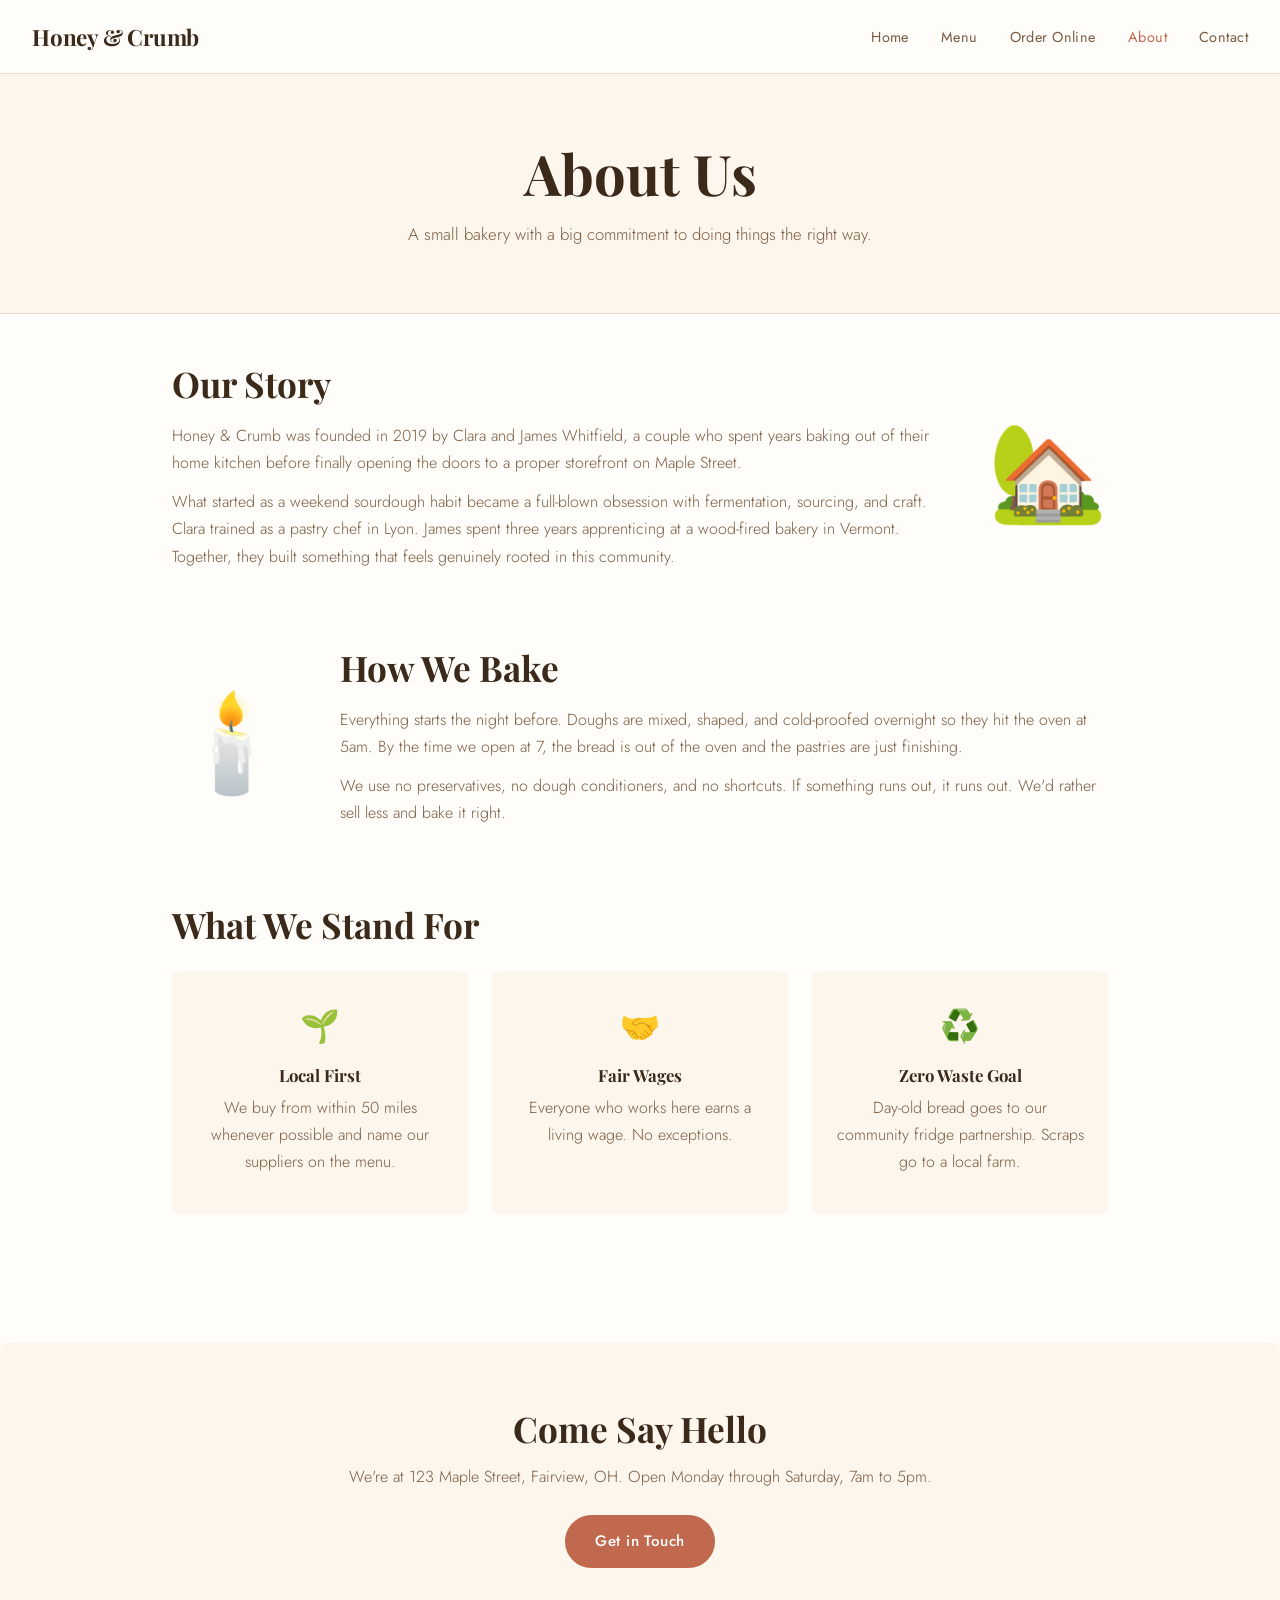
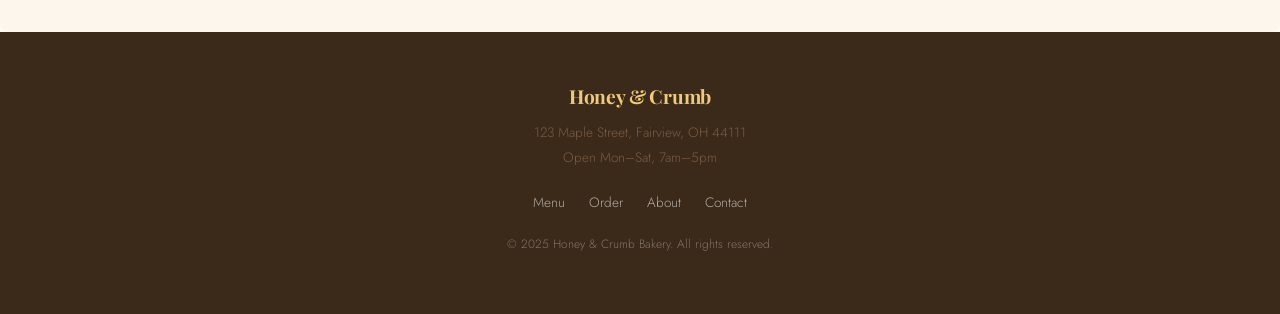
==== about.html @ f25d5ca1 "Adding files for defects" ====
<!DOCTYPE html>
<html lang="en">
<head>
  <meta charset="UTF-8" />
  <meta name="viewport" content="width=device-width, initial-scale=1.0" />
  <title>About | Honey & Crumb Bakery</title>
  <link rel="stylesheet" href="css/style.css" />
  <link href="https://fonts.googleapis.com/css2?family=Playfair+Display:ital,wght@0,400;0,700;1,400&family=Jost:wght@300;400;500&display=swap" rel="stylesheet" />
</head>
<body>

  <header>
    <nav class="navbar">
      <a href="index.html" class="logo">Honey &amp; Crumb</a>
      <ul class="nav-links">
        <li><a href="index.html">Home</a></li>
        <li><a href="menu.html">Menu</a></li>
        <li><a href="order.html">Order Online</a></li>
        <li><a href="about.html" class="active">About</a></li>
        <li><a href="contact.html">Contact</a></li>
      </ul>
      <button class="hamburger" aria-label="Toggle menu">&#9776;</button>
    </nav>
  </header>

  <main>
    <section class="page-hero">
      <h1>About Us</h1>
      <p>A small bakery with a big commitment to doing things the right way.</p>
    </section>

    <section class="about-section">
      <div class="about-block">
        <div class="about-text">
          <h2>Our Story</h2>
          <p>Honey &amp; Crumb was founded in 2019 by Clara and James Whitfield, a couple who spent years baking out of their home kitchen before finally opening the doors to a proper storefront on Maple Street.</p>
          <p>What started as a weekend sourdough habit became a full-blown obsession with fermentation, sourcing, and craft. Clara trained as a pastry chef in Lyon. James spent three years apprenticing at a wood-fired bakery in Vermont. Together, they built something that feels genuinely rooted in this community.</p>
        </div>
        <div class="about-img-placeholder">🏡</div>
      </div>

      <div class="about-block reverse">
        <div class="about-text">
          <h2>How We Bake</h2>
          <p>Everything starts the night before. Doughs are mixed, shaped, and cold-proofed overnight so they hit the oven at 5am. By the time we open at 7, the bread is out of the oven and the pastries are just finishing.</p>
          <p>We use no preservatives, no dough conditioners, and no shortcuts. If something runs out, it runs out. We'd rather sell less and bake it right.</p>
        </div>
        <div class="about-img-placeholder">🕯️</div>
      </div>

      <div class="about-values">
        <h2>What We Stand For</h2>
        <div class="values-grid">
          <div class="value-card">
            <span>🌱</span>
            <h4>Local First</h4>
            <p>We buy from within 50 miles whenever possible and name our suppliers on the menu.</p>
          </div>
          <div class="value-card">
            <span>🤝</span>
            <h4>Fair Wages</h4>
            <p>Everyone who works here earns a living wage. No exceptions.</p>
          </div>
          <div class="value-card">
            <span>♻️</span>
            <h4>Zero Waste Goal</h4>
            <p>Day-old bread goes to our community fridge partnership. Scraps go to a local farm.</p>
          </div>
        </div>
      </div>
    </section>

    <section class="about-cta">
      <h2>Come Say Hello</h2>
      <p>We're at 123 Maple Street, Fairview, OH. Open Monday through Saturday, 7am to 5pm.</p>
      <a href="contact.html" class="btn btn-primary">Get in Touch</a>
    </section>
  </main>

  <footer>
    <div class="footer-inner">
      <div class="footer-brand">
        <span class="logo">Honey &amp; Crumb</span>
        <p>123 Maple Street, Fairview, OH 44111</p>
        <p>Open Mon–Sat, 7am–5pm</p>
      </div>
      <div class="footer-links">
        <a href="menu.html">Menu</a>
        <a href="order.html">Order</a>
        <a href="about.html">About</a>
        <a href="contact.html">Contact</a>
      </div>
      <p class="footer-copy">&copy; 2025 Honey &amp; Crumb Bakery. All rights reserved.</p>
    </div>
  </footer>

  <script src="js/main.js"></script>
</body>
</html>
---- css/style.css ----
/* =============================================
   HONEY & CRUMB BAKERY — MAIN STYLESHEET
   ============================================= */

:root {
  --cream: #fdf6ec;
  --warm-white: #fffdf9;
  --terracotta: #c1694f;
  --terracotta-dark: #a0553d;
  --honey: #d4913a;
  --honey-light: #f0c97a;
  --bark: #3b2a1a;
  --bark-mid: #6b4c30;
  --mist: #e8ddd0;
  --text: #2e1f0f;
  --text-light: #7a5c42;
  --font-display: 'Playfair Display', Georgia, serif;
  --font-body: 'Jost', sans-serif;
  --radius: 8px;
  --shadow: 0 4px 20px rgba(60,30,10,0.1);
  --transition: 0.2s ease;
}

*, *::before, *::after { box-sizing: border-box; margin: 0; padding: 0; }

html { scroll-behavior: smooth; }

body {
  background: var(--warm-white);
  color: var(--text);
  font-family: var(--font-body);
  font-weight: 300;
  line-height: 1.7;
}

/* ---- TYPOGRAPHY ---- */
h1, h2, h3, h4 {
  font-family: var(--font-display);
  line-height: 1.25;
  color: var(--bark);
}
h1 { font-size: clamp(2rem, 5vw, 3.5rem); }
h2 { font-size: clamp(1.5rem, 3vw, 2.2rem); }
h3 { font-size: 1.3rem; }
h4 { font-size: 1.05rem; }

p { color: var(--text-light); margin-bottom: 0.75rem; }
a { color: var(--terracotta); text-decoration: none; }
a:hover { color: var(--terracotta-dark); }

/* ---- BUTTONS ---- */
.btn {
  display: inline-block;
  padding: 0.75rem 1.75rem;
  border-radius: 40px;
  font-family: var(--font-body);
  font-size: 0.95rem;
  font-weight: 500;
  letter-spacing: 0.03em;
  cursor: pointer;
  border: 2px solid transparent;
  transition: all var(--transition);
  text-decoration: none;
}
.btn-primary {
  background: var(--terracotta);
  color: white;
  border-color: var(--terracotta);
}
.btn-primary:hover {
  background: var(--terracotta-dark);
  border-color: var(--terracotta-dark);
  color: white;
}
.btn-outline {
  background: transparent;
  color: var(--terracotta);
  border-color: var(--terracotta);
}
.btn-outline:hover {
  background: var(--terracotta);
  color: white;
}

/* ---- NAVBAR ---- */
.navbar {
  display: flex;
  align-items: center;
  justify-content: space-between;
  padding: 1.1rem 2rem;
  background: var(--warm-white);
  border-bottom: 1px solid var(--mist);
  position: sticky;
  top: 0;
  z-index: 100;
  overflow: hidden;
}
.logo {
  font-family: var(--font-display);
  font-size: 1.4rem;
  color: var(--bark);
  font-weight: 700;
  letter-spacing: -0.01em;
}
.logo:hover { color: var(--terracotta); }

.nav-links {
  display: flex;
  list-style: none;
  gap: 2rem;
}
.nav-links a {
  color: var(--text-light);
  font-size: 0.9rem;
  font-weight: 400;
  letter-spacing: 0.03em;
  transition: color var(--transition);
}
.nav-links a:hover,
.nav-links a.active {
  color: var(--terracotta);
}
.hamburger {
  display: none;
  background: none;
  border: none;
  font-size: 1.4rem;
  cursor: pointer;
  color: var(--bark);
}

/* ---- HERO ---- */
.hero {
  display: grid;
  grid-template-columns: 1fr 1fr;
  align-items: center;
  gap: 3rem;
  padding: 5rem 2rem;
  max-width: 1100px;
  margin: 0 auto;
}
.hero-eyebrow {
  font-size: 0.8rem;
  letter-spacing: 0.15em;
  text-transform: uppercase;
  color: var(--honey);
  font-weight: 500;
  margin-bottom: 0.5rem;
}
.hero h1 { margin-bottom: 1rem; }
.hero-sub { font-size: 1.05rem; margin-bottom: 2rem; }
.hero-buttons { display: flex; gap: 1rem; flex-wrap: wrap; }
.hero-image {
  display: flex;
  justify-content: center;
  align-items: center;
}
.hero-img-placeholder {
  font-size: 10rem;
  line-height: 1;
  filter: drop-shadow(0 8px 24px rgba(0,0,0,0.12));
  animation: float 4s ease-in-out infinite;
}
@keyframes float {
  0%, 100% { transform: translateY(0); }
  50% { transform: translateY(-12px); }
}

/* ---- FEATURES ---- */
.features {
  display: grid;
  grid-template-columns: repeat(3, 1fr);
  gap: 1.5rem;
  padding: 3rem 2rem;
  max-width: 1100px;
  margin: 0 auto;
  background: var(--cream);
  border-radius: var(--radius);
}
.feature-card {
  text-align: center;
  padding: 2rem 1.5rem;
}
.feature-icon { font-size: 2.5rem; display: block; margin-bottom: 0.75rem; }
.feature-card h3 { margin-bottom: 0.5rem; }

/* ---- FEATURED ITEMS ---- */
.featured-items {
  padding: 5rem 2rem;
  max-width: 1100px;
  margin: 0 auto;
  text-align: center;
}
.featured-items h2 { margin-bottom: 2.5rem; }
.items-grid {
  display: grid;
  grid-template-columns: repeat(3, 1fr);
  gap: 1.5rem;
}
.item-card {
  background: var(--cream);
  border-radius: var(--radius);
  padding: 2rem 1.5rem;
  text-align: center;
  transition: transform var(--transition), box-shadow var(--transition);
}
.item-card:hover {
  transform: translateY(-4px);
  box-shadow: var(--shadow);
}
.item-emoji { font-size: 3rem; margin-bottom: 0.75rem; }
.item-card h4 { margin-bottom: 0.5rem; }
.item-link {
  display: inline-block;
  margin-top: 0.75rem;
  font-size: 0.85rem;
  font-weight: 500;
  color: var(--terracotta);
}

/* ---- CTA BANNER ---- */
.cta-banner {
  background: var(--bark);
  color: white;
  text-align: center;
  padding: 5rem 2rem;
}
.cta-banner h2 { color: var(--honey-light); margin-bottom: 0.75rem; }
.cta-banner p { color: rgba(255,255,255,0.75); margin-bottom: 1.5rem; }

/* ---- PAGE HERO ---- */
.page-hero {
  background: var(--cream);
  padding: 4rem 2rem;
  text-align: center;
  border-bottom: 1px solid var(--mist);
}
.page-hero h1 { margin-bottom: 0.75rem; }
.page-hero p { font-size: 1.05rem; max-width: 600px; margin: 0 auto; }

/* ---- MENU ---- */
.menu-section {
  max-width: 900px;
  margin: 0 auto;
  padding: 3.5rem 2rem 0;
}
.menu-section h2 {
  margin-bottom: 1.5rem;
  padding-bottom: 0.75rem;
  border-bottom: 2px solid var(--mist);
}
.menu-grid { display: flex; flex-direction: column; gap: 1rem; }
.menu-item {
  display: flex;
  align-items: center;
  gap: 1.25rem;
  padding: 1.25rem;
  background: var(--cream);
  border-radius: var(--radius);
  transition: box-shadow var(--transition);
}
.menu-item:hover { box-shadow: var(--shadow); }
.menu-item-emoji { font-size: 2rem; flex-shrink: 0; }
.menu-item-info h4 { margin-bottom: 0.25rem; }
.price {
  color: var(--terracotta);
  font-family: var(--font-body);
  font-weight: 500;
  margin-left: 0.5rem;
}
.menu-cta {
  text-align: center;
  padding: 4rem 2rem;
}
.menu-cta p { margin-bottom: 1.25rem; }

/* ---- ORDER ---- */
.order-section { padding: 3rem 2rem 5rem; }
.order-container {
  max-width: 700px;
  margin: 0 auto;
}
.order-container h2 { margin-bottom: 1.5rem; }
.order-items { display: flex; flex-direction: column; gap: 1rem; margin-bottom: 2rem; }
.order-item {
  display: flex;
  align-items: center;
  justify-content: space-between;
  padding: 1rem 1.25rem;
  background: var(--cream);
  border-radius: var(--radius);
}
.order-item-info {
  display: flex;
  align-items: center;
  gap: 1rem;
}
.order-emoji { font-size: 1.75rem; }
.order-item-info h4 { margin-bottom: 0.1rem; }
.order-item-info p { margin: 0; color: var(--terracotta); font-weight: 500; }
.order-qty {
  display: flex;
  align-items: center;
  gap: 0.75rem;
}
.qty-btn {
  width: 30px;
  height: 30px;
  border-radius: 50%;
  border: 2px solid var(--terracotta);
  background: none;
  color: var(--terracotta);
  font-size: 1.1rem;
  cursor: pointer;
  line-height: 1;
  transition: all var(--transition);
}
.qty-btn:hover { background: var(--terracotta); color: white; }
.qty-count { font-weight: 500; min-width: 20px; text-align: center; }

.order-summary {
  border-top: 2px solid var(--mist);
  padding-top: 1.5rem;
}
.order-total {
  display: flex;
  justify-content: space-between;
  font-size: 1.2rem;
  font-weight: 500;
  margin-bottom: 1.5rem;
  color: var(--bark);
}
#order-total { color: var(--terracotta); }

.order-form { display: flex; flex-direction: column; gap: 1rem; }
.order-form label {
  font-size: 0.9rem;
  font-weight: 500;
  color: var(--bark);
  margin-bottom: 0.25rem;
  display: block;
}
.order-form input,
.order-form select {
  width: 100%;
  padding: 0.75rem 1rem;
  border: 1.5px solid var(--mist);
  border-radius: var(--radius);
  font-family: var(--font-body);
  font-size: 0.95rem;
  background: white;
  color: var(--text);
  transition: border-color var(--transition);
}
.order-form input:focus,
.order-form select:focus {
  outline: none;
  border-color: var(--terracotta);
}

.order-confirmation {
  text-align: center;
  padding: 3rem;
  background: #f0faf0;
  border-radius: var(--radius);
  margin-top: 2rem;
}
.confirm-icon { font-size: 3rem; display: block; margin-bottom: 0.75rem; }
.order-confirmation h3 { color: #2d6a2d; margin-bottom: 0.5rem; }

/* ---- ABOUT ---- */
.about-section { max-width: 1000px; margin: 0 auto; padding: 3rem 2rem 5rem; }
.about-block {
  display: grid;
  grid-template-columns: 1fr auto;
  gap: 3rem;
  align-items: center;
  margin-bottom: 4rem;
}
.about-block.reverse { grid-template-columns: auto 1fr; }
.about-block.reverse .about-text { order: 2; }
.about-block.reverse .about-img-placeholder { order: 1; }
.about-img-placeholder { font-size: 6rem; text-align: center; }
.about-text h2 { margin-bottom: 1rem; }
.about-text p { margin-bottom: 0.75rem; }

.about-values { margin-bottom: 3rem; }
.about-values h2 { margin-bottom: 1.5rem; }
.values-grid {
  display: grid;
  grid-template-columns: repeat(3, 1fr);
  gap: 1.5rem;
}
.value-card {
  background: var(--cream);
  border-radius: var(--radius);
  padding: 1.75rem 1.5rem;
  text-align: center;
}
.value-card span { font-size: 2rem; display: block; margin-bottom: 0.75rem; }
.value-card h4 { margin-bottom: 0.5rem; }

.about-cta {
  text-align: center;
  padding: 4rem 2rem;
  background: var(--cream);
  border-radius: var(--radius);
}
.about-cta h2 { margin-bottom: 0.75rem; }
.about-cta p { margin-bottom: 1.5rem; }

/* ---- CONTACT ---- */
.contact-section { padding: 3rem 2rem 5rem; }
.contact-container {
  display: grid;
  grid-template-columns: 1fr 2fr;
  gap: 3rem;
  max-width: 1000px;
  margin: 0 auto;
}
.contact-info h2 { margin-bottom: 1.25rem; }
.contact-details {
  list-style: none;
  display: flex;
  flex-direction: column;
  gap: 0.85rem;
}
.contact-details li {
  display: flex;
  align-items: flex-start;
  gap: 0.75rem;
  color: var(--text-light);
  font-size: 0.95rem;
}
.contact-details span { flex-shrink: 0; }

.contact-form-wrap h2 { margin-bottom: 1.5rem; }
.form-group { display: flex; flex-direction: column; margin-bottom: 1.25rem; }
.form-group label {
  font-size: 0.9rem;
  font-weight: 500;
  color: var(--bark);
  margin-bottom: 0.35rem;
}
.required { color: var(--terracotta); }
.form-group input,
.form-group select,
.form-group textarea {
  padding: 0.75rem 1rem;
  border: 1.5px solid var(--mist);
  border-radius: var(--radius);
  font-family: var(--font-body);
  font-size: 0.95rem;
  background: white;
  color: var(--text);
  transition: border-color var(--transition);
  resize: vertical;
}
.form-group input:focus,
.form-group select:focus,
.form-group textarea:focus {
  outline: none;
  border-color: var(--terracotta);
}
.form-group input.error,
.form-group select.error,
.form-group textarea.error {
  border-color: #c0392b;
}
.error-msg {
  color: #c0392b;
  font-size: 0.8rem;
  margin-top: 0.3rem;
  min-height: 1em;
}
.form-success {
  text-align: center;
  padding: 3rem;
  background: #f0faf0;
  border-radius: var(--radius);
}
.form-success span { font-size: 3rem; display: block; margin-bottom: 0.75rem; }
.form-success h3 { color: #2d6a2d; margin-bottom: 0.5rem; }

/* ---- FOOTER ---- */
footer {
  background: var(--bark);
  color: rgba(255,255,255,0.65);
  padding: 3rem 2rem;
}
.footer-inner {
  max-width: 1100px;
  margin: 0 auto;
  display: flex;
  flex-direction: column;
  align-items: center;
  gap: 1.25rem;
  text-align: center;
}
.footer-brand .logo { color: var(--honey-light); font-size: 1.2rem; display: block; margin-bottom: 0.5rem; }
.footer-brand p { font-size: 0.85rem; margin: 0.1rem 0; }
.footer-links {
  display: flex;
  gap: 1.5rem;
  flex-wrap: wrap;
  justify-content: center;
}
.footer-links a {
  color: rgba(255,255,255,0.6);
  font-size: 0.85rem;
  transition: color var(--transition);
}
.footer-links a:hover { color: var(--honey-light); }
.footer-copy { font-size: 0.75rem; color: rgba(255,255,255,0.35); }

/* ---- RESPONSIVE ---- */
@media (max-width: 768px) {
  .nav-links { display: none; }
  .hamburger { display: block; }
  .nav-links.open {
    display: flex;
    flex-direction: column;
    position: absolute;
    top: 64px;
    left: 0;
    right: 0;
    background: var(--warm-white);
    border-bottom: 1px solid var(--mist);
    padding: 1.5rem 2rem;
    gap: 1rem;
  }
  .hero {
    grid-template-columns: 1fr;
    text-align: center;
    padding: 3rem 1.5rem;
  }
  .hero-buttons { justify-content: center; }
  .hero-image { display: none; }
  /* BUG-R01: .features intentionally NOT set to 1-column on mobile — overflows on small screens */
  .items-grid { grid-template-columns: 1fr; }
  .about-block,
  .about-block.reverse { grid-template-columns: 1fr; }
  .about-img-placeholder { display: none; }
  .values-grid { grid-template-columns: 1fr; }
  .contact-container { grid-template-columns: 1fr; }
}
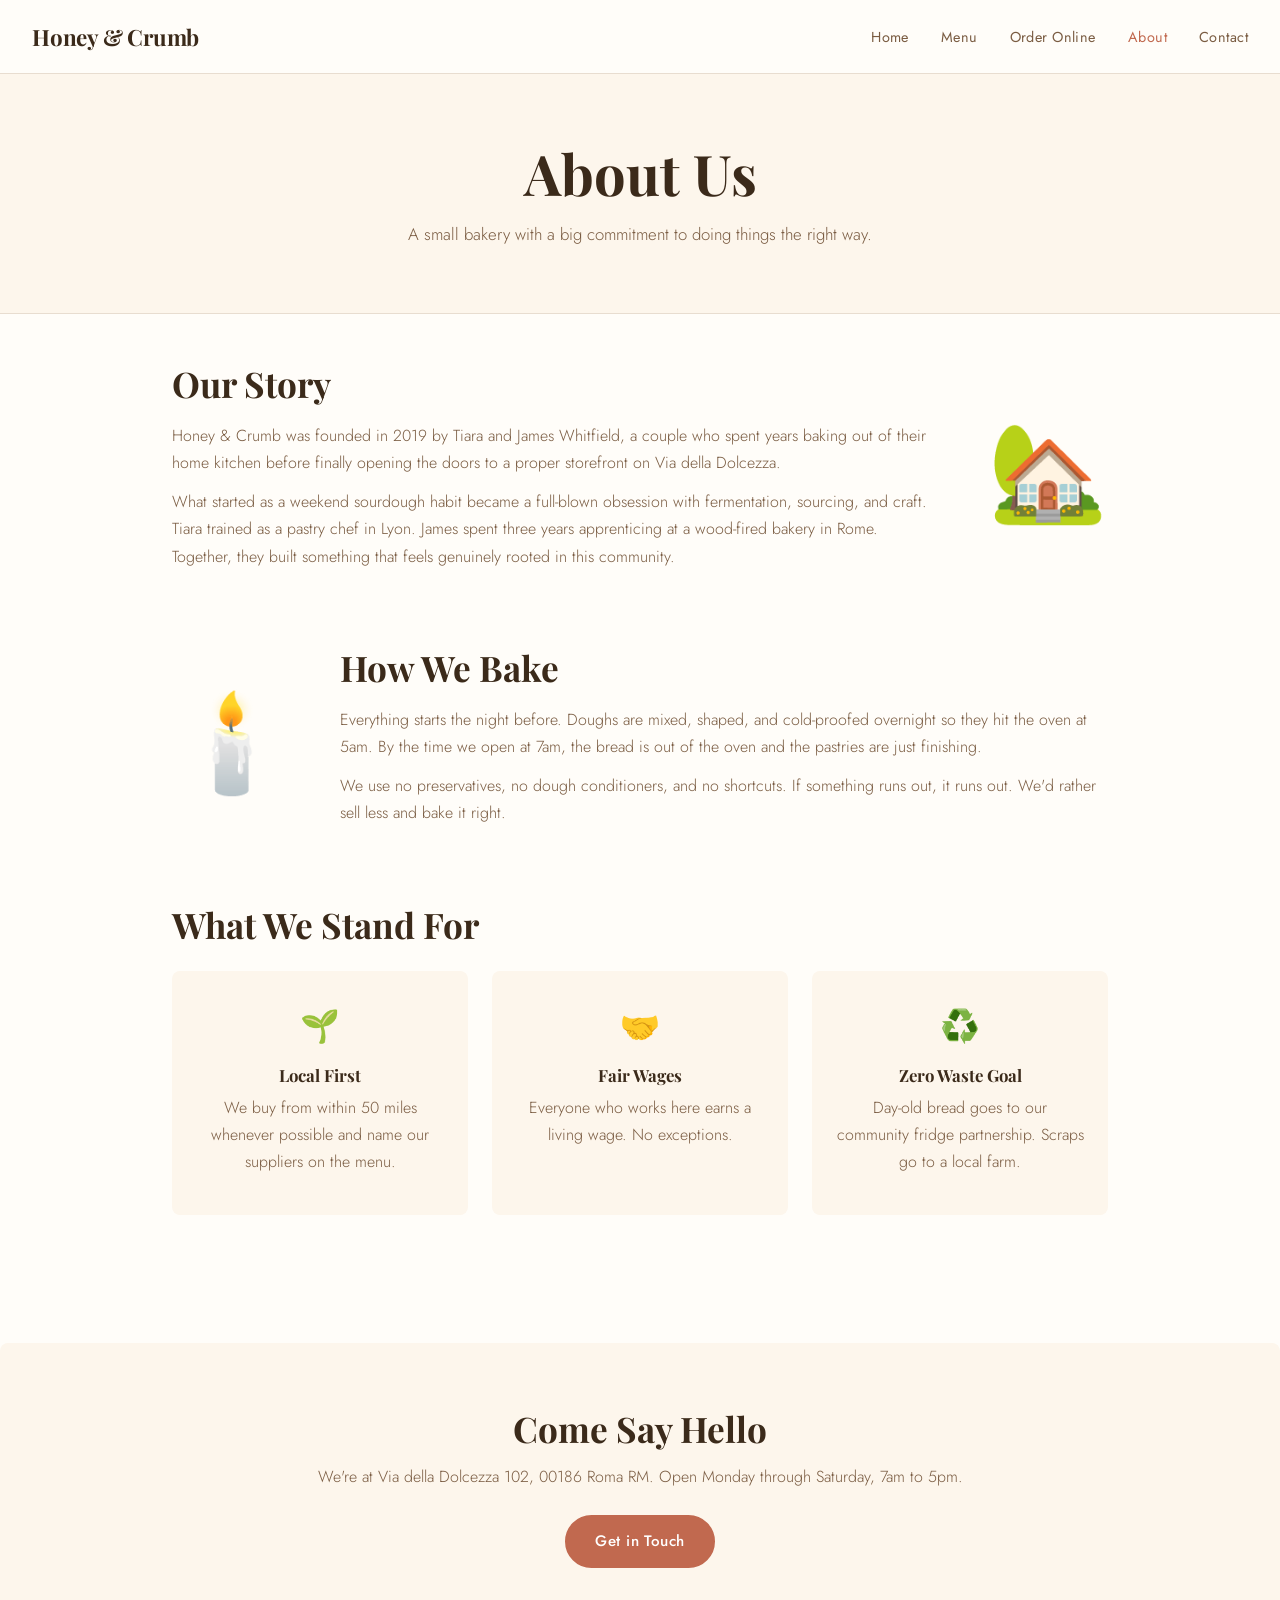
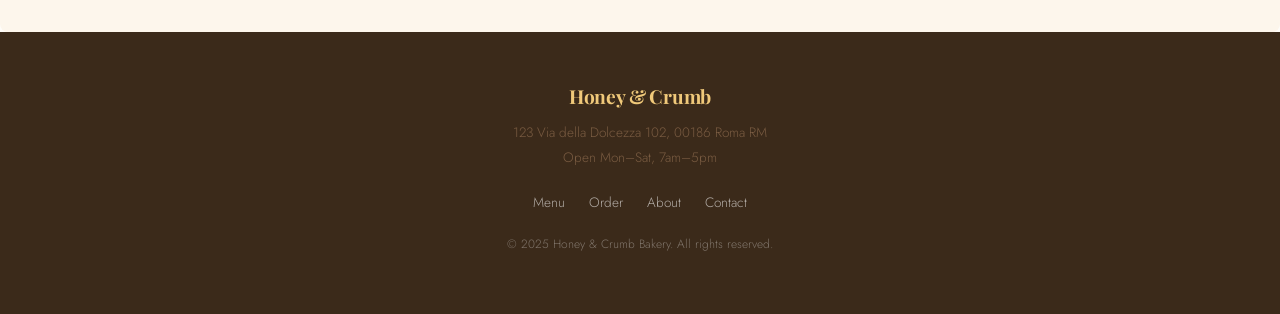
==== commit a08bfdd4: "Update about.html-updated the owner name and address" ====
--- a/about.html
+++ b/about.html
@@ -33,8 +33,8 @@
       <div class="about-block">
         <div class="about-text">
           <h2>Our Story</h2>
-          <p>Honey &amp; Crumb was founded in 2019 by Clara and James Whitfield, a couple who spent years baking out of their home kitchen before finally opening the doors to a proper storefront on Maple Street.</p>
-          <p>What started as a weekend sourdough habit became a full-blown obsession with fermentation, sourcing, and craft. Clara trained as a pastry chef in Lyon. James spent three years apprenticing at a wood-fired bakery in Vermont. Together, they built something that feels genuinely rooted in this community.</p>
+          <p>Honey &amp; Crumb was founded in 2019 by Tiara and James Whitfield, a couple who spent years baking out of their home kitchen before finally opening the doors to a proper storefront on Via della Dolcezza.</p>
+          <p>What started as a weekend sourdough habit became a full-blown obsession with fermentation, sourcing, and craft. Tiara trained as a pastry chef in Lyon. James spent three years apprenticing at a wood-fired bakery in Rome. Together, they built something that feels genuinely rooted in this community.</p>
         </div>
         <div class="about-img-placeholder">🏡</div>
       </div>
@@ -42,7 +42,7 @@
       <div class="about-block reverse">
         <div class="about-text">
           <h2>How We Bake</h2>
-          <p>Everything starts the night before. Doughs are mixed, shaped, and cold-proofed overnight so they hit the oven at 5am. By the time we open at 7, the bread is out of the oven and the pastries are just finishing.</p>
+          <p>Everything starts the night before. Doughs are mixed, shaped, and cold-proofed overnight so they hit the oven at 5am. By the time we open at 7am, the bread is out of the oven and the pastries are just finishing.</p>
           <p>We use no preservatives, no dough conditioners, and no shortcuts. If something runs out, it runs out. We'd rather sell less and bake it right.</p>
         </div>
         <div class="about-img-placeholder">🕯️</div>
@@ -72,7 +72,7 @@
 
     <section class="about-cta">
       <h2>Come Say Hello</h2>
-      <p>We're at 123 Maple Street, Fairview, OH. Open Monday through Saturday, 7am to 5pm.</p>
+      <p>We're at Via della Dolcezza 102, 00186 Roma RM. Open Monday through Saturday, 7am to 5pm.</p>
       <a href="contact.html" class="btn btn-primary">Get in Touch</a>
     </section>
   </main>
@@ -81,12 +81,12 @@
     <div class="footer-inner">
       <div class="footer-brand">
         <span class="logo">Honey &amp; Crumb</span>
-        <p>123 Maple Street, Fairview, OH 44111</p>
+        <p>123 Via della Dolcezza 102, 00186 Roma RM</p>
         <p>Open Mon–Sat, 7am–5pm</p>
       </div>
       <div class="footer-links">
         <a href="menu.html">Menu</a>
-        <a href="order.html">Order</a>
+        <a href="menu.html">Order</a>
         <a href="about.html">About</a>
         <a href="contact.html">Contact</a>
       </div>
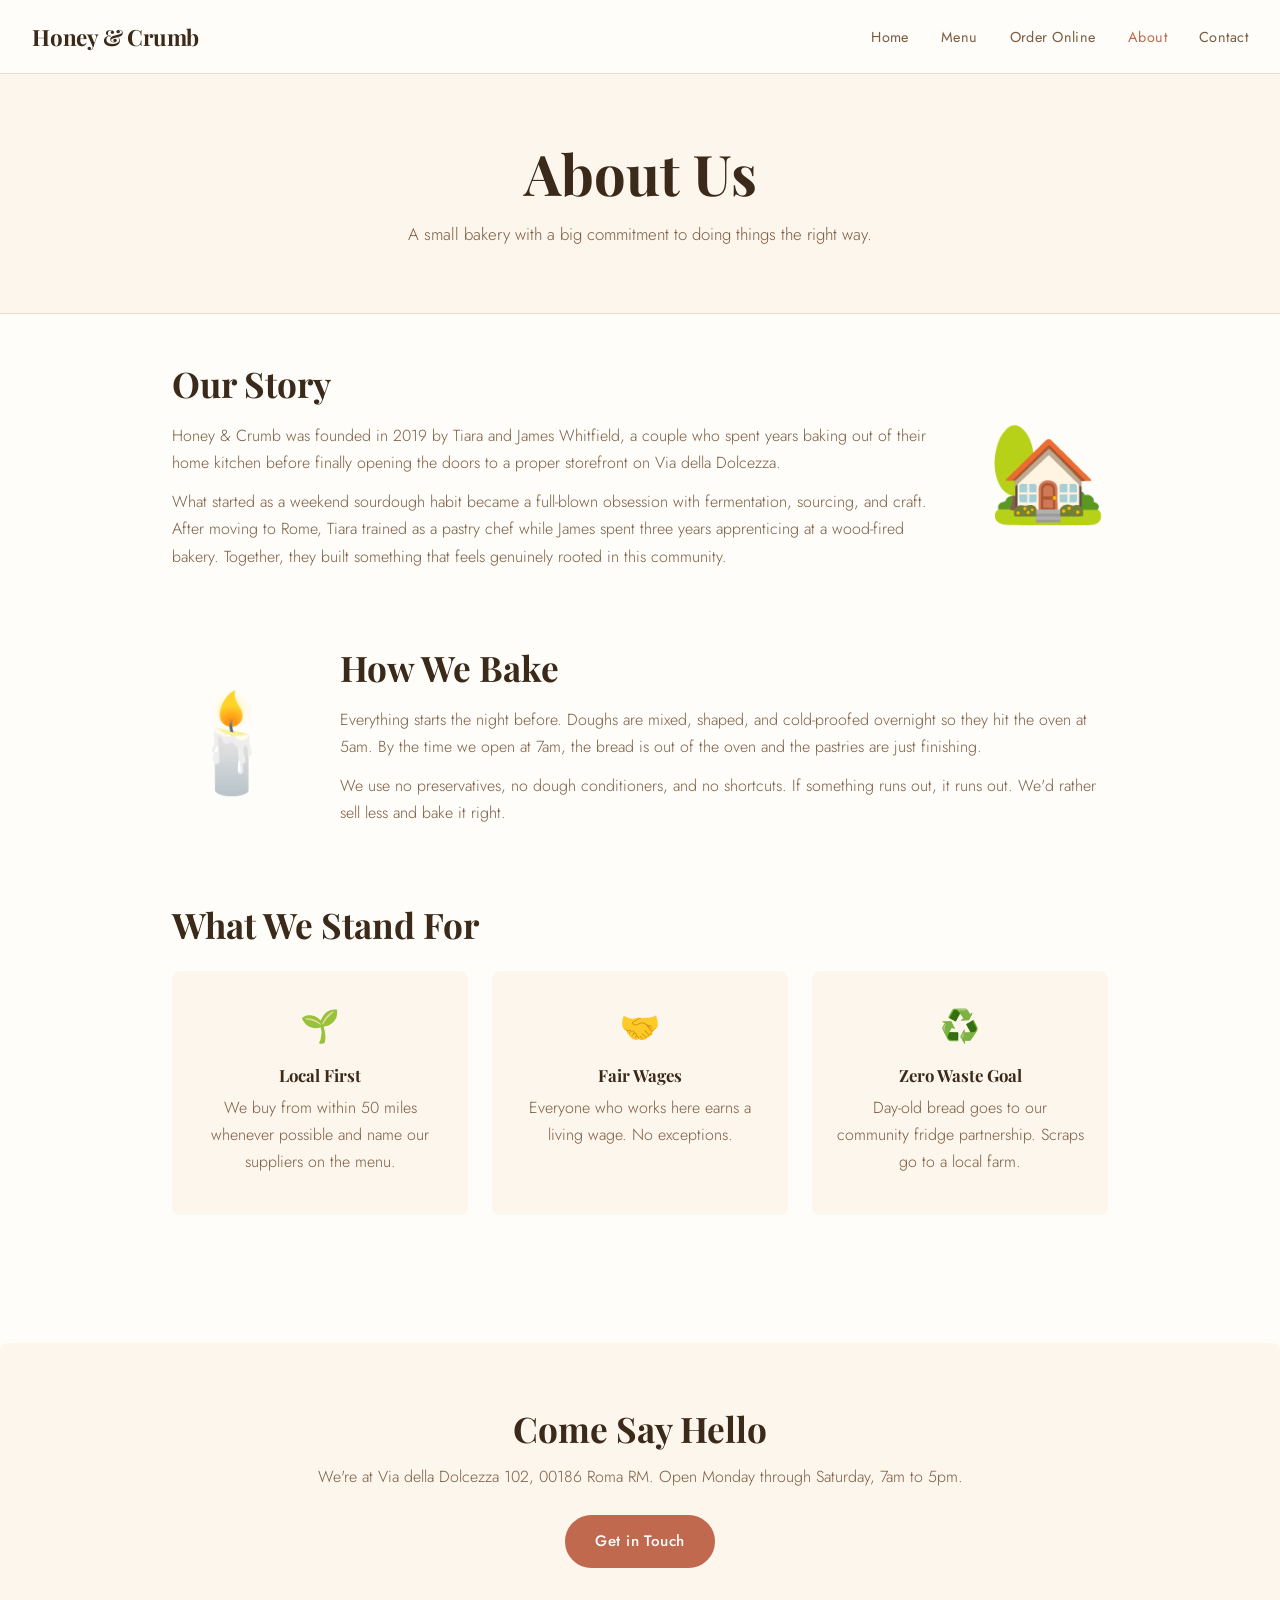
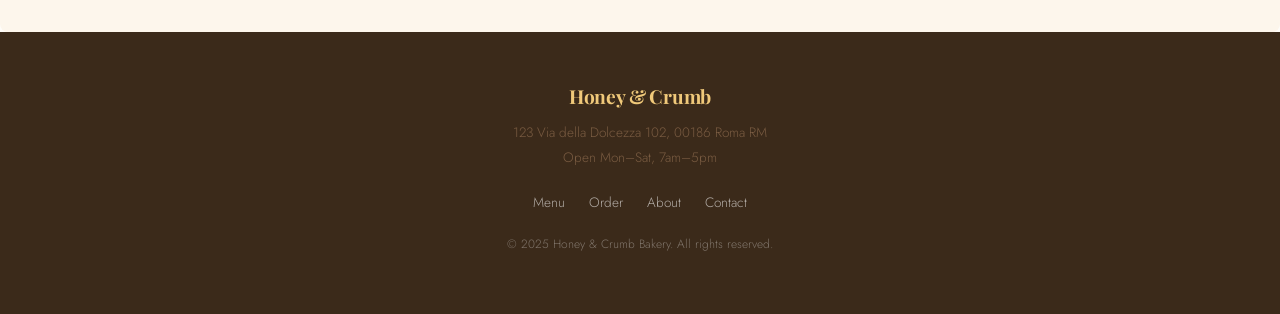
==== commit 8fbfd9cf: "Update about.html-updated the about section a little" ====
--- a/about.html
+++ b/about.html
@@ -34,7 +34,7 @@
         <div class="about-text">
           <h2>Our Story</h2>
           <p>Honey &amp; Crumb was founded in 2019 by Tiara and James Whitfield, a couple who spent years baking out of their home kitchen before finally opening the doors to a proper storefront on Via della Dolcezza.</p>
-          <p>What started as a weekend sourdough habit became a full-blown obsession with fermentation, sourcing, and craft. Tiara trained as a pastry chef in Lyon. James spent three years apprenticing at a wood-fired bakery in Rome. Together, they built something that feels genuinely rooted in this community.</p>
+          <p>What started as a weekend sourdough habit became a full-blown obsession with fermentation, sourcing, and craft. After moving to Rome, Tiara trained as a pastry chef while James spent three years apprenticing at a wood-fired bakery. Together, they built something that feels genuinely rooted in this community.</p>
         </div>
         <div class="about-img-placeholder">🏡</div>
       </div>
